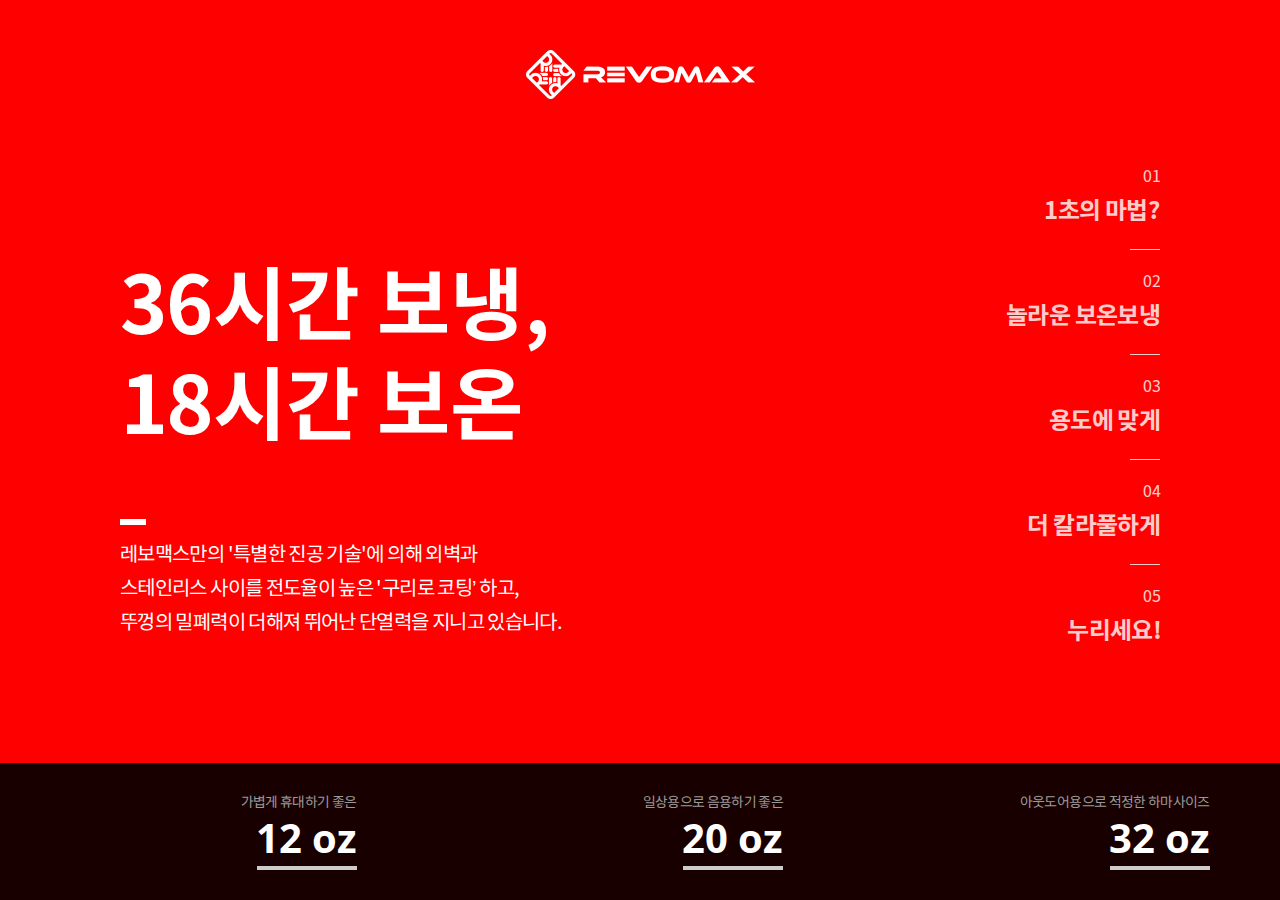
==== index.html @ 6e4d1f40 "init" ====
<!DOCTYPE html>
<html lang="ko">

<head>
	<meta charset="UTF-8">
	<meta name="viewport" content="width=device-width, initial-scale=1.0">
	<meta http-equiv="X-UA-Compatible" content="ie=edge">
	<link rel="stylesheet" href="css/ui.css">
	<script src="js/jquery-1.12.4.min.js"></script>
	<script src="js/common.js"></script>
	<title>REVOMAX</title>
</head>

<body>
	<!--[if lte IE 8]>
	<div class="ie9">
		<div class="inner">
			<p>
				본 사이트는 인터넷 익스플로러9 버전 이상의 최신 브라우저에 최적화되어있습니다. 최신 브라우저로 업데이트해주시길 바랍니다.
			</p>
			<a href="http://windows.microsoft.com/ko-kr/internet-explorer/download-ie/"
				target="_blank" title="새창열림">인터넷 익스플로러 업데이트</a>
		</div>
		<button type="button">안내창 닫기</button>
	</div>
	<![endif]-->
	<div class="wrap">
		<header>
			<h1>
				<a href="#">
					<img src="img/img/img_logo.png" alt="REVOMAX" data-animation="fadeInUp">
				</a>
			</h1>
		</header>
		<div class="content">

			<!-- 컨텐츠 설명 -->
			<div class="txt_box">
				<div class="main_tit" data-animation="fadeInDown">
					36시간 보냉,<br>
					18시간 보온
				</div>
				<div class="sub_txt" data-animation="fadeInUp">
					레보맥스만의 '특별한 진공 기술'에 의해 외벽과<br>
					스테인리스 사이를 전도율이 높은 '구리로 코팅’ 하고,<br>
					뚜껑의 밀폐력이 더해져 뛰어난 단열력을 지니고 있습니다.
				</div>
			</div>
			<!-- //컨텐츠 설명 -->

			<!-- 사이드 메뉴 -->
			<ul class="side_menu">
				<li data-animation="fadeInRight">
					<a href="#">
						<small>01</small>
						<strong>1초의 마법?</strong>
					</a>
				</li>
				<li data-animation="fadeInRight">
					<a href="#">
						<small>02</small>
						<strong>놀라운 보온보냉</strong>
					</a>
				</li>
				<li data-animation="fadeInRight">
					<a href="#">
						<small>03</small>
						<strong>용도에 맞게</strong>
					</a>
				</li>
				<li data-animation="fadeInRight">
					<a href="#">
						<small>04</small>
						<strong>더 칼라풀하게</strong>
					</a>
				</li>
				<li data-animation="fadeInRight">
					<a href="#">
						<small>05</small>
						<strong>누리세요!</strong>
					</a>
				</li>
			</ul>
			<!-- //사이드 메뉴 -->

		</div>

		<!-- 하단 레보맥스 텀블러 타입 -->
		<ul class="revomax_type">
			<li>
				<p class="cmt">가볍게 휴대하기 좋은</p>
				<strong>12 oz</strong>
			</li>
			<li>
				<p class="cmt">일상용으로 음용하기 좋은</p>
				<strong>20 oz</strong>
			</li>
			<li>
				<p class="cmt">아웃도어용으로 적정한 하마사이즈</p>
				<strong>32 oz</strong>
			</li>
		</ul>
		<!-- //하단 레보맥스 텀블러 타입 -->

	</div>
</body>

</html>
---- css/ui.css ----
@charset 'UTF-8';

/*=========================================================
1. 폰트
=========================================================*/

/* 본고딕 */
@font-face {
	font-family: "Noto Sans KR";
	font-weight: normal;
	font-style: normal;
	src: local("※"), 
	url("../fonts/notokr-regular.eot"), 
	url("../fonts/notokr-regular.eot?#iefix") format("embedded-opentype"),
	url("../fonts/notokr-regular.woff2") format("woff2"), 
	url("../fonts/notokr-regular.woff") format("woff");
}

@font-face {
	font-family: "Noto Sans KR";
	font-weight: 500;
	font-style: normal;
	src: local("※"), 
	url("../fonts/notokr-medium.eot"), 
	url("../fonts/notokr-medium.eot?#iefix") format("embedded-opentype"),
	url("../fonts/notokr-medium.woff2") format("woff2"), 
	url("../fonts/notokr-medium.woff") format("woff");
}

@font-face {
	font-family: "Noto Sans KR";
	font-weight: 700;
	font-style: normal;
	src: local("※"), 
	url("../fonts/notokr-bold.eot"), 
	url("../fonts/notokr-bold.eot?#iefix") format("embedded-opentype"),
	url("../fonts/notokr-bold.woff2") format("woff2"), 
	url("../fonts/notokr-bold.woff") format("woff");
}

@font-face {
	font-family: "Noto Sans KR";
	font-weight: 900;
	font-style: normal;
	src: local("※"), 
	url("../fonts/notokr-black.eot"), 
	url("../fonts/notokr-black.eot?#iefix") format("embedded-opentype"),
	url("../fonts/notokr-black.woff2") format("woff2"), 
	url("../fonts/notokr-black.woff") format("woff");
}

/* OpenSans */
@font-face {
	font-family: "Open Sans";
	font-weight: normal;
	font-style: normal;
	src: local("※"), 
	url("../fonts/opensans-regular.eot"), 
	url("../fonts/opensans-regular.eot?#iefix") format("embedded-opentype"),
	url("../fonts/opensans-regular.woff2") format("woff2"), 
	url("../fonts/opensans-regular.woff") format("woff");
}

@font-face {
	font-family: "Open Sans";
	font-weight: 700;
	font-style: normal;
	src: local("※"), 
	url("../fonts/opensans-bold.eot"), 
	url("../fonts/opensans-bold.eot?#iefix") format("embedded-opentype"),
	url("../fonts/opensans-bold.woff2") format("woff2"), 
	url("../fonts/opensans-bold.woff") format("woff");
}

/*=========================================================
2. 리셋
=========================================================*/

html {font-size:1em; letter-spacing:-0.04em;}
html,body {height:100%;}
html,body,div,span,applet,object,iframe,h1,h2,h3,h4,h5,h6,p,blockquote,pre,a,abbr,acronym,address,big,cite,code,del,dfn,em,img,ins,kbd,q,s,samp,small,strike,strong,sub,sup,tt,var,b,u,i,center,dl,dt,dd,ol,ul,li,fieldset,form,label,legend,table,caption,tbody,tfoot,thead,tr,th,td,article,aside,canvas,details,embed,figure,figcaption,footer,header,hgroup,menu,nav,output,ruby,section,summary,time,mark,audio,video,button {box-sizing:border-box; margin:0; padding:0; border:0; font-family:"Noto Sans KR",Dotum,"돋움",Helvetica,"Apple SD Gothic Neo",sans-serif; font-size:100%; vertical-align:baseline;}

input[type="text"],input[type="email"],input[type="number"],input[type="submit"],input[type="reset"],input[type="tel"],input[type="password"],input[type="url"],input[type="search"],input[type="file"],button,textarea {box-sizing:border-box; margin:0; padding:0; border:none; border-radius:0; background:none; font-family:"Noto Sans KR",Dotum,"돋움",Helvetica,"Apple SD Gothic Neo",sans-serif; font-size:100%; letter-spacing:-0.04em; appearance:none;}
body {position:relative; background:#fff; font-size:14px; line-height:1.8; color:#333; word-wrap:break-word; word-break:keep-all; -webkit-text-size-adjust:none; -moz-text-size-adjust:none;}
blockquote,q {quotes:none;}
table {width:100%; background:#fff; table-layout:fixed; border-spacing:0; border-collapse:collapse;}
ul,ol,li {list-style:none;}
a {color:#333; text-decoration:none;}
button::-moz-focus-inner {margin-top:-2px; margin-bottom:-2px; padding:0; border:0;}
input::-moz-focus-inner {margin-top:-2px; margin-bottom:-2px; padding:0; border:0;}
img {max-width:100%; height:auto;}
button {cursor:pointer; background:transparent;}
button span {position:relative;}
textarea {resize:none;}
textarea:focus {outline:none;}
em,address,i {font-style:normal;}
:focus {outline:none;}
:invalid {box-shadow:none;}
:-moz-submit-invalid {box-shadow:none;}
:-moz-ui-invalid {box-shadow:none;}
label {cursor:pointer;}

/* PC, 모바일 제어 */
.pc {display:block !important;}
.mobile {display:none !important;}

@media (max-width:1024px) {
	.pc {display:none !important;}
	.mobile {display:block !important;}
}

/* Hidden */
.hidden {overflow:hidden; clip:rect(0 0 0 0); position:absolute; width:1px; height:1px; margin:-1px; padding:0; border:0;}

/* Placeholder */
::-webkit-input-placeholder {font-weight:400; color:#ccc;}
::-moz-placeholder {font-weight:400; color:#ccc;}
:-ms-input-placeholder {font-weight:400; color:#ccc;}
:-moz-placeholder {font-weight:400; color:#ccc;}

/*=========================================================
3. 공통 레이아웃
=========================================================*/

/* 레이아웃 */
.wrap {background:red; overflow:hidden;}
.content {display:table; position:relative; width:100%; height:100vh; padding:0 120px; color:#fff;}
.content .txt_box {display:table-cell; width:100%; vertical-align:middle;}
.content .txt_box .main_tit {font-size:80px; font-weight:700; line-height:1.25em;}
.content .txt_box .sub_txt {position:relative; margin-top:60px; padding-top:20px; font-size:20px; line-height:1.7em;}
.content .txt_box .sub_txt:before {position:absolute; top:0; left:0; width:26px; height:6px; background:#fff; content:"";}
.content .side_menu {position:absolute; right:120px; top:45%; margin-top:-260px;}
.content .side_menu li {position:relative; padding:20px 0; text-align:right; opacity:0.8; transition:all 0.3s;}
.content .side_menu li:after {position:absolute; right:0; bottom:0; width:30px; height:1px; background:#fff; content:"";}
.content .side_menu li:last-child:after {display:none;}
.content .side_menu li:hover,
.content .side_menu li.on {opacity:1;}
.content .side_menu li a {display:block;}
.content .side_menu li small {display:block; font-size:16px; line-height:1.5em; color:#fff;}
.content .side_menu li strong {display:block; margin-top:5px; font-size:24px; line-height:36px; transition:all 0.3s; color:#fff;}
.content .side_menu li:hover strong,
.content .side_menu li.on strong {font-size:30px;}
.revomax_type {overflow:hidden; position:absolute; bottom:0; left:0; width:100%; background:rgba(0,0,0,0.9);}
.revomax_type li {float:left; width:33.33%; padding:30px 70px 30px 50px; text-align:right;}
.revomax_type li .cmt {font-size:14px; line-height:1.5em; color:#999;}
.revomax_type li strong {display:block; position:relative; padding-bottom:8px; font-family:"Open Sans"; font-size:40px; line-height:1.2em; color:#fff; letter-spacing:0;}
.revomax_type li strong:after {position:absolute; right:0; bottom:0; width:100px; height:4px; background:#ccc; content:"";}

@media (max-width:1024px) {
	
}

@media (max-width:599px) {
	.container {padding:0 15px;}
}

/* TOP 버튼 */
.move_top {visibility:hidden; position:fixed; right:30px; bottom:100px; z-index:7; transition:all 0.3s; opacity:0;}
.move_top.on {visibility:visible; bottom:110px; opacity:1;}
.move_top button {position:relative; width:30px; height:30px; border:1px solid #ca0464; background:#fff; line-height:1; text-align:center; text-indent:-9999px; transition:all 0.3s;}
.move_top button:hover {background:#ca0464;}
.move_top button:before {position:absolute; top:5px; left:50%; width:0; height:0; margin-left:-6px; border-width:6px; border-style:solid; border-color:transparent transparent #ca0464 transparent; background:none; transition:all 0.3s; content:"";}
.move_top button:hover:before {border-bottom-color:#fff;}

@media (max-width:599px) {
	.move_top {right:15px; bottom:50px;}
	.move_top.on {bottom:60px;}
}

/* 하위 브라우저 안내 */
.ie9 {display:table; position:fixed; bottom:0; left:0; z-index:999; width:100%; min-height:100px; padding:5px 60px; background:#000;; font-size:14px; line-height:2em; color:#fff; text-align:center;}
.ie9 .inner {display:table-cell; vertical-align:middle;}
.ie9 .inner a {font-size:16px; font-weight:700; color:#fff;}
.ie9 button {overflow:hidden; position:absolute; top:20px; right:20px; width:30px; height:30px; background:url(../img/sprite/sprite.png); background-position:-10px -160px; text-indent:-9999px;}

/*=========================================================
4. 헤더
=========================================================*/

header {position:fixed; top:0; left:0; z-index:5; width:100%; height:110px; padding-top:50px; text-align:center;}
header img {height:49px;}

@media (max-width:1024px) {

}

@media (max-width:599px) {
	
}

@media (max-width:359px) {

}

/*=========================================================
5. 페이지 스타일
=========================================================*/



/*=========================================================
6. animate
=========================================================*/

/*!
 * animate.css -http://daneden.me/animate
 * Version - 3.7.0
 * Licensed under the MIT license - http://opensource.org/licenses/MIT
 *
 * Copyright (c) 2018 Daniel Eden
 */

@-webkit-keyframes fadeInUp {
	0% {-webkit-transform:translate3d(0, 50px, 0); transform:translate3d(0, 50px, 0); -webkit-transform-origin:50% 50%; transform-origin:50% 50%; opacity:0;}
	100% {-webkit-transform:translate3d(0, 0, 0); transform:translate3d(0, 0, 0); -webkit-transform-origin:50% 50%; transform-origin:50% 50%; opacity:1;}
}

@keyframes fadeInUp {
	0% {-webkit-transform:translate3d(0, 50px, 0); transform:translate3d(0, 50px, 0); -webkit-transform-origin:50% 50%; transform-origin:50% 50%; opacity:0;}
	100% {-webkit-transform:translate3d(0, 0, 0); transform:translate3d(0, 0, 0); -webkit-transform-origin:50% 50%; transform-origin:50% 50%; opacity:1;}
}

@-webkit-keyframes fadeInDown {
	0% {-webkit-transform:translate3d(0, -50px, 0); transform:translate3d(0, -50px, 0); -webkit-transform-origin:50% 50%; transform-origin:50% 50%; opacity:0;}
	100% {-webkit-transform:translate3d(0, 0, 0); transform:translate3d(0, 0, 0); -webkit-transform-origin:50% 50%; transform-origin:50% 50%; opacity:1;}
}

@keyframes fadeInDown {
	0% {-webkit-transform:translate3d(0, -50px, 0); transform:translate3d(0, -50px, 0); -webkit-transform-origin:50% 50%; transform-origin:50% 50%; opacity:0;}
	100% {-webkit-transform:translate3d(0, 0, 0); transform:translate3d(0, 0, 0); -webkit-transform-origin:50% 50%; transform-origin:50% 50%; opacity:1;}
}

@-webkit-keyframes fadeInLeft {
	0% {-webkit-transform:translate3d(-50px, 0, 0); transform:translate3d(-50px, 0, 0); -webkit-transform-origin:50% 50%; transform-origin:50% 50%; opacity:0;}
	100% {-webkit-transform:translate3d(0, 0, 0); transform:translate3d(0, 0, 0); -webkit-transform-origin:50% 50%; transform-origin:50% 50%; opacity:1;}
}

@keyframes fadeInLeft {
	0% {-webkit-transform:translate3d(-50px, 0, 0); transform:translate3d(-50px, 0, 0); -webkit-transform-origin:50% 50%; transform-origin:50% 50%; opacity:0;}
	100% {-webkit-transform:translate3d(0, 0, 0); transform:translate3d(0, 0, 0); -webkit-transform-origin:50% 50%; transform-origin:50% 50%; opacity:1;}
}

@-webkit-keyframes fadeInRight {
	0% {-webkit-transform:translate3d(50px, 0, 0); transform:translate3d(50px, 0, 0); -webkit-transform-origin:50% 50%; transform-origin:50% 50%; opacity:0;}
	100% {-webkit-transform:translate3d(0, 0, 0); transform:translate3d(0, 0, 0); -webkit-transform-origin:50% 50%; transform-origin:50% 50%; opacity:1;}
}

@keyframes fadeInRight {
	0% {-webkit-transform:translate3d(50px, 0, 0); transform:translate3d(50px, 0, 0); -webkit-transform-origin:50% 50%; transform-origin:50% 50%; opacity:0;}
	100% {-webkit-transform:translate3d(0, 0, 0); transform:translate3d(0, 0, 0); -webkit-transform-origin:50% 50%; transform-origin:50% 50%; opacity:1;}
}

.fadeInUp {-webkit-animation-name:fadeInUp; animation-name:fadeInUp;}
.fadeInDown {-webkit-animation-name:fadeInDown; animation-name:fadeInDown;}
.fadeInLeft {-webkit-animation-name:fadeInLeft; animation-name:fadeInLeft;}
.fadeInRight {-webkit-animation-name:fadeInRight; animation-name:fadeInRight;}
.wait-animation {opacity:0; animation-play-state:paused;}
.animated {animation-duration:1s; animation-fill-mode:both; opacity:1 \0/IE8+9 !important;}
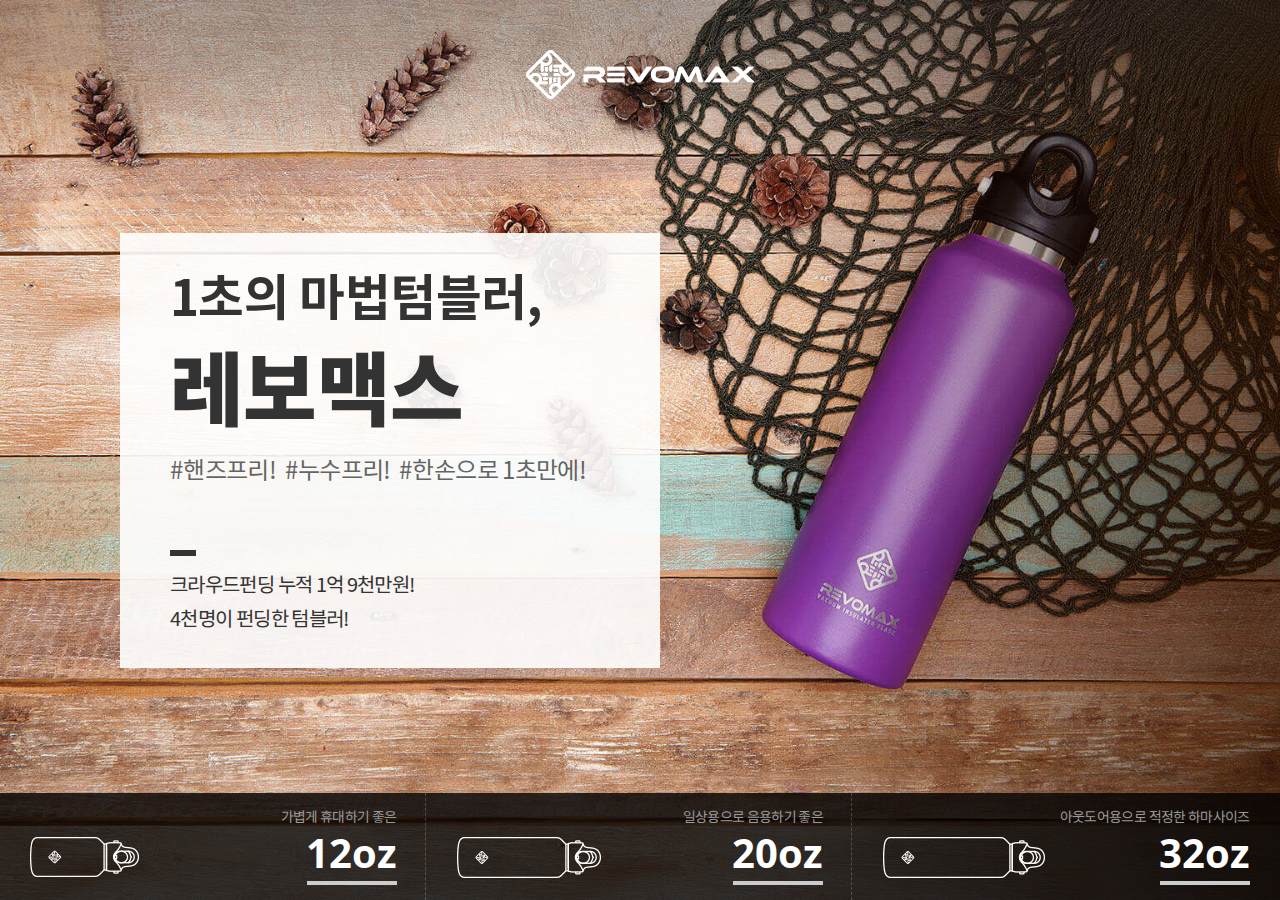
==== commit e5236f9e: "수정안 반영" ====
--- a/index.html
+++ b/index.html
@@ -24,6 +24,7 @@
 		<button type="button">안내창 닫기</button>
 	</div>
 	<![endif]-->
+
 	<div class="wrap">
 		<header>
 			<h1>
@@ -32,72 +33,195 @@
 				</a>
 			</h1>
 		</header>
-		<div class="content">
+
+		<!-- 1초의 마법 -->
+		<div class="content on" style="background-image:url(../img/bg/bg_01.jpg);">
+
+			<!-- 컨텐츠 설명 -->
+			<div class="txt_box white">
+				<div class="txt_wrap">
+					<div class="main_tit">
+						1초의 마법텀블러,<br>
+						<strong>
+							레보맥스
+						</strong>
+					</div>
+					<div class="hashtag">
+						<span>#핸즈프리!</span>
+						<span>#누수프리!</span>
+						<span>#한손으로 1초만에!</span>
+					</div>
+					<div class="sub_txt">
+						크라우드펀딩 누적 1억 9천만원!<br>
+						4천명이 펀딩한 텀블러!
+					</div>
+				</div>
+			</div>
+			<!-- //컨텐츠 설명 -->
+
+		</div>
+		<!-- //1초의 마법 -->
+
+		<!-- 놀라운 보온보냉 -->
+		<div class="content" style="background-image:url(../img/bg/bg_02.jpg);">
 
 			<!-- 컨텐츠 설명 -->
 			<div class="txt_box">
-				<div class="main_tit" data-animation="fadeInDown">
-					36시간 보냉,<br>
-					18시간 보온
-				</div>
-				<div class="sub_txt" data-animation="fadeInUp">
-					레보맥스만의 '특별한 진공 기술'에 의해 외벽과<br>
-					스테인리스 사이를 전도율이 높은 '구리로 코팅’ 하고,<br>
-					뚜껑의 밀폐력이 더해져 뛰어난 단열력을 지니고 있습니다.
-				</div>
-			</div>
-			<!-- //컨텐츠 설명 -->
-
-			<!-- 사이드 메뉴 -->
-			<ul class="side_menu">
-				<li data-animation="fadeInRight">
-					<a href="#">
-						<small>01</small>
-						<strong>1초의 마법?</strong>
-					</a>
-				</li>
-				<li data-animation="fadeInRight">
-					<a href="#">
-						<small>02</small>
-						<strong>놀라운 보온보냉</strong>
-					</a>
-				</li>
-				<li data-animation="fadeInRight">
-					<a href="#">
-						<small>03</small>
-						<strong>용도에 맞게</strong>
-					</a>
-				</li>
-				<li data-animation="fadeInRight">
-					<a href="#">
-						<small>04</small>
-						<strong>더 칼라풀하게</strong>
-					</a>
-				</li>
-				<li data-animation="fadeInRight">
-					<a href="#">
-						<small>05</small>
-						<strong>누리세요!</strong>
-					</a>
-				</li>
-			</ul>
-			<!-- //사이드 메뉴 -->
-
-		</div>
+				<div class="txt_wrap">
+					<div class="main_tit">
+						<strong>
+							36시간 보냉,<br>
+							18시간 보온
+						</strong>
+					</div>
+					<div class="sub_txt">
+						레보맥스만의 '특별한 진공 기술'에 의해 외벽과<br class="pc">
+						스테인리스 사이를 전도율이 높은 '구리로 코팅’ 하고,<br class="pc">
+						뚜껑의 밀폐력이 더해져 뛰어난 단열력을 지니고 있습니다.
+					</div>
+				</div>
+			</div>
+			<!-- //컨텐츠 설명 -->
+
+		</div>
+		<!-- //놀라운 보온보냉 -->
+
+		<!-- 용도에 맞게 -->
+		<div class="content" style="background-image:url(../img/bg/bg_03.jpg);">
+
+			<!-- 컨텐츠 설명 -->
+			<div class="txt_box white">
+				<div class="txt_wrap">
+					<div class="main_tit">
+						용도에 따라,<br>
+						<strong>
+							다른 선택
+						</strong>
+					</div>
+					<div class="hashtag">
+						<span>#가볍게!</span>
+						<span>#일상용!</span>
+						<span>#아웃도어용!</span>
+					</div>
+					<div class="sub_txt">
+						12oz : 가볍게 휴대하기 좋은 타입<br>
+						20oz : 일상용으로 들고 다니기 좋은 사이즈<br>
+						30oz : 아웃도어용으로 적정한 하마사이즈
+					</div>
+				</div>
+			</div>
+			<!-- //컨텐츠 설명 -->
+
+		</div>
+		<!-- //용도에 맞게 -->
+
+		<!-- 더 칼라풀하게 -->
+		<div class="content" style="background-image:url(../img/bg/bg_04.jpg);">
+
+			<!-- 컨텐츠 설명 -->
+			<div class="txt_box">
+				<div class="txt_wrap">
+					<div class="main_tit">
+						나만의 개성대로,<br>
+						<strong>
+							더욱 칼라풀하게!
+						</strong>
+					</div>
+					<div class="hashtag">
+						<span>#컬러선택장애</span>
+						<span>#프리미엄 스테인레스</span>
+						<span>#정식수입</span>
+					</div>
+					<div class="sub_txt">
+						10가지 다양한 칼라, 고급스러운 파우더 도장, <br class="pc">
+						프리미엄 스테인레스, 고리를 걸 수 있는 뚜껑 <br class="pc">
+						정식수입과 정밀검사를 통과한 안정성
+					</div>
+				</div>
+			</div>
+			<!-- //컨텐츠 설명 -->
+
+		</div>
+		<!-- //더 칼라풀하게 -->
+
+		<!-- 누리세요 -->
+		<div class="content" style="background-image:url(../img/bg/bg_05.jpg);">
+
+			<!-- 컨텐츠 설명 -->
+			<div class="txt_box white">
+				<div class="txt_wrap">
+					<div class="main_tit">
+						일상 속에 친숙한,<br>
+						<strong>
+							레보맥스
+						</strong>
+					</div>
+					<div class="sub_txt">
+						남녀노소 누구나 편리하게, <br class="pc">
+						한손으로 사용할 수 있는 레보맥스의 <br class="pc">
+						1초의 편리함을 누려보세요!
+					</div>
+				</div>
+			</div>
+			<!-- //컨텐츠 설명 -->
+
+		</div>
+		<!-- //누리세요 -->
+
+		<!-- 사이드 메뉴 -->
+		<ul class="side_menu">
+			<li data-animation="fadeInRight" data-delay="3" class="on">
+				<a href="#none">
+					<small>01</small>
+					<strong>1초의 마법?</strong>
+				</a>
+			</li>
+			<li data-animation="fadeInRight" data-delay="4">
+				<a href="#none">
+					<small>02</small>
+					<strong>놀라운 보온보냉</strong>
+				</a>
+			</li>
+			<li data-animation="fadeInRight" data-delay="5">
+				<a href="#none">
+					<small>03</small>
+					<strong>용도에 맞게</strong>
+				</a>
+			</li>
+			<li data-animation="fadeInRight" data-delay="6">
+				<a href="#none">
+					<small>04</small>
+					<strong>더 칼라풀하게</strong>
+				</a>
+			</li>
+			<li data-animation="fadeInRight" data-delay="7">
+				<a href="#none">
+					<small>05</small>
+					<strong>누리세요!</strong>
+				</a>
+			</li>
+		</ul>
+		<!-- //사이드 메뉴 -->
 
 		<!-- 하단 레보맥스 텀블러 타입 -->
 		<ul class="revomax_type">
-			<li>
-				<p class="cmt">가볍게 휴대하기 좋은</p>
-				<strong>12 oz</strong>
-			</li>
-			<li>
-				<p class="cmt">일상용으로 음용하기 좋은</p>
-				<strong>20 oz</strong>
-			</li>
-			<li>
-				<p class="cmt">아웃도어용으로 적정한 하마사이즈</p>
-				<strong>32 oz</strong>
+			<li data-animation="fadeInUp" data-delay="10">
+				<a href="https://www.wellbow.co.kr/product-category/revomax/revomax-bottles/revomax-12oz/" title="새창열림" target="_blank">
+					<p class="cmt">가볍게 <br>휴대하기 좋은</p>
+					<strong>12oz</strong>
+				</a>
+			</li>
+			<li data-animation="fadeInUp" data-delay="11">
+				<a href="https://www.wellbow.co.kr/product-category/revomax/revomax-bottles/revomax-20oz/" title="새창열림" target="_blank">
+					<p class="cmt">일상용으로 <br>음용하기 좋은</p>
+					<strong>20oz</strong>
+				</a>
+			</li>
+			<li data-animation="fadeInUp" data-delay="12">
+				<a href="https://www.wellbow.co.kr/product-category/revomax/revomax-bottles/revomax-32oz/" title="새창열림" target="_blank">
+					<p class="cmt">아웃도어용으로 적정한 <br>하마사이즈</p>
+					<strong>32oz</strong>
+				</a>
 			</li>
 		</ul>
 		<!-- //하단 레보맥스 텀블러 타입 -->
--- a/css/ui.css
+++ b/css/ui.css
@@ -123,54 +123,118 @@
 =========================================================*/
 
 /* 레이아웃 */
-.wrap {background:red; overflow:hidden;}
-.content {display:table; position:relative; width:100%; height:100vh; padding:0 120px; color:#fff;}
+.wrap {overflow:hidden; height:100%; min-height:640px; background:#000;}
+/* .wrap:after {display:none\9; position:fixed; top:0; left:0; z-index:0; width:100%; height:100%; content:"";}
+.wrap:after {background:#fff; transition:all 0.3s;}
+.wrap.animated:after {opacity:0;}
+.wrap.fadeout:after {opacity:1; z-index:15;} */
+.content {display:table; visibility:hidden; position:absolute; z-index:1; width:100%; height:100%; padding:0 120px; background-position:center; background-size:cover; color:#fff; transition:all 1s; opacity:0;}
+.content.on {visibility:visible; opacity:1;}
 .content .txt_box {display:table-cell; width:100%; vertical-align:middle;}
-.content .txt_box .main_tit {font-size:80px; font-weight:700; line-height:1.25em;}
+.content .txt_box .txt_wrap {visibility:hidden; width:540px; transition:all 0.3s; opacity:0;}
+.content.on .txt_box .txt_wrap {visibility:visible; opacity:1;}
+.content .txt_box .main_tit {font-size:50px; font-weight:700; line-height:1.5em;}
+.content.on .txt_box .main_tit {animation:1s both fadeInDown; animation-delay:0.3s;}
+.content .txt_box .main_tit strong {display:block; font-size:1.6em; line-height:1.2em; white-space:nowrap;}
+.content .txt_box .hashtag {margin-top:20px; font-size:24px; line-height:1.5em; opacity:0.75;}
+.content.on .txt_box .hashtag {animation:1s both fadeInUp; animation-delay:0.7s;}
+.content .txt_box .hashtag span {display:inline-block; margin-right:5px;}
 .content .txt_box .sub_txt {position:relative; margin-top:60px; padding-top:20px; font-size:20px; line-height:1.7em;}
+.content.on .txt_box .sub_txt {animation:1s both fadeInUp; animation-delay:0.5s;}
 .content .txt_box .sub_txt:before {position:absolute; top:0; left:0; width:26px; height:6px; background:#fff; content:"";}
-.content .side_menu {position:absolute; right:120px; top:45%; margin-top:-260px;}
-.content .side_menu li {position:relative; padding:20px 0; text-align:right; opacity:0.8; transition:all 0.3s;}
-.content .side_menu li:after {position:absolute; right:0; bottom:0; width:30px; height:1px; background:#fff; content:"";}
-.content .side_menu li:last-child:after {display:none;}
-.content .side_menu li:hover,
-.content .side_menu li.on {opacity:1;}
-.content .side_menu li a {display:block;}
-.content .side_menu li small {display:block; font-size:16px; line-height:1.5em; color:#fff;}
-.content .side_menu li strong {display:block; margin-top:5px; font-size:24px; line-height:36px; transition:all 0.3s; color:#fff;}
-.content .side_menu li:hover strong,
-.content .side_menu li.on strong {font-size:30px;}
-.revomax_type {overflow:hidden; position:absolute; bottom:0; left:0; width:100%; background:rgba(0,0,0,0.9);}
-.revomax_type li {float:left; width:33.33%; padding:30px 70px 30px 50px; text-align:right;}
+.content .txt_box.white .txt_wrap {margin-left:80px; background:rgba(255,255,255,0.9); color:#333; padding:30px 50px;}
+.content .txt_box.white .sub_txt:before {background:#333;}
+.side_menu {position:absolute; z-index:1; right:120px; top:45%; margin-top:-260px;}
+.side_menu li {position:relative; padding:20px 0; text-align:right; transition:all 0.3s; opacity:0;}
+.side_menu li a {display:inline-block; position:relative;}
+.side_menu li a:after {position:absolute; right:0; bottom:-20px; width:30px; height:1px; background:#fff; transition:all 0.3s; opacity:0.7; content:"";}
+.side_menu li.on a:after,
+.side_menu li a:hover:after {width:100% !important;}
+.side_menu li small {display:block; font-size:16px; line-height:1.5em; color:#fff; transition:all 0.3s; opacity:0.7;}
+.side_menu li strong {display:block; margin-top:5px; font-size:24px; line-height:36px; color:#fff; transition:all 0.3s; opacity:0.7;}
+.side_menu li:hover:after,
+.side_menu li:hover small,
+.side_menu li.on small {opacity:1;}
+.side_menu li:hover strong,
+.side_menu li.on strong {font-size:28px; opacity:1;}
+.revomax_type {overflow:hidden; position:absolute; bottom:0; left:0; z-index:1; width:100%; background:rgba(0,0,0,0.8);}
+.revomax_type li {float:left; position:relative; z-index:1; width:33.33%; text-align:right;}
+.revomax_type li a {display:block; padding:30px; padding-right:70px; transition:all 0.3s;}
+.revomax_type li a:hover {background:rgba(0,0,0,0.5);}
+.revomax_type li:before {position:absolute; top:50%; left:50px; margin-top:-20px; background:url(../img/sprite/sprite.png); background-position-x:-10px; transition:all 0.3s; content:"";}
+.revomax_type li:after {position:absolute; top:0; right:0; width:1px; height:100%; border-left:1px dashed #fff; opacity:0.2; content:"";}
+.revomax_type li:hover:before {margin-left:10px;}
+.revomax_type li:nth-child(1):before {left:100px; width:109px; height:40px; background-position-y:-10px;}
+.revomax_type li:nth-child(2):before {width:144px; height:41px; background-position-y:-60px;}
+.revomax_type li:nth-child(3):before {width:162px; height:41px; background-position-y:-110px;}
+.revomax_type li:last-child:after {display:none;}
 .revomax_type li .cmt {font-size:14px; line-height:1.5em; color:#999;}
+.revomax_type li .cmt br {display:none;}
 .revomax_type li strong {display:block; position:relative; padding-bottom:8px; font-family:"Open Sans"; font-size:40px; line-height:1.2em; color:#fff; letter-spacing:0;}
-.revomax_type li strong:after {position:absolute; right:0; bottom:0; width:100px; height:4px; background:#ccc; content:"";}
+.revomax_type li strong:after {position:absolute; right:0; bottom:0; width:90px; height:4px; background:#ccc; content:"";}
+
+@media (max-width:1366px) {
+	.content .txt_box.white .txt_wrap {margin:0;}
+	.revomax_type li a {padding:15px 30px;}
+	.revomax_type li:before {left:30px !important; margin-top:-10px;}
+}
 
 @media (max-width:1024px) {
-	
+	.content {padding:0 30px;}
+	.content .txt_box.white .txt_wrap {width:480px; margin-left:-30px; padding:15px 30px;}
+	.content .txt_box .main_tit {font-size:36px;}
+	.content .txt_box .hashtag {margin-top:15px; font-size:18px;}
+	.content .txt_box .sub_txt {margin-top:30px; font-size:18px;}
+	.side_menu {right:30px; margin-top:-215px;}
+	.side_menu li {padding:15px 0;}
+	.side_menu li small {font-size:14px;}
+	.side_menu li strong {font-size:18px; line-height:30px;}
+	.side_menu li:hover strong,
+	.side_menu li.on strong {font-size:24px;}
+	.revomax_type li:before {transform:scale(0.5); transform-origin:left center;}
+	.revomax_type li .cmt {font-size:12px; white-space:nowrap;}
+	.revomax_type li strong {font-size:24px;}
+	.revomax_type li strong:after {width:55px; height:3px;}
 }
 
 @media (max-width:599px) {
-	.container {padding:0 15px;}
-}
-
-/* TOP 버튼 */
-.move_top {visibility:hidden; position:fixed; right:30px; bottom:100px; z-index:7; transition:all 0.3s; opacity:0;}
-.move_top.on {visibility:visible; bottom:110px; opacity:1;}
-.move_top button {position:relative; width:30px; height:30px; border:1px solid #ca0464; background:#fff; line-height:1; text-align:center; text-indent:-9999px; transition:all 0.3s;}
-.move_top button:hover {background:#ca0464;}
-.move_top button:before {position:absolute; top:5px; left:50%; width:0; height:0; margin-left:-6px; border-width:6px; border-style:solid; border-color:transparent transparent #ca0464 transparent; background:none; transition:all 0.3s; content:"";}
-.move_top button:hover:before {border-bottom-color:#fff;}
-
-@media (max-width:599px) {
-	.move_top {right:15px; bottom:50px;}
-	.move_top.on {bottom:60px;}
+	.wrap {min-height:0;}
+	.content {padding:0 15px;}
+	.content .txt_box {vertical-align:top; padding-top:80px;}
+	.content .txt_box .txt_wrap {width:calc(100% - 80px);}
+	.content .txt_box.white .txt_wrap {width:calc(100% - 65px); margin-left:-15px; padding:15px;}
+	.content .txt_box .main_tit {font-size:22px;}
+	.content .txt_box .hashtag {font-size:14px;}
+	.content .txt_box .sub_txt {margin-top:15px; font-size:12px;}
+	.content .txt_box .sub_txt:before {height:3px;}
+	.side_menu {top:30px; right:15px; margin:0;}
+	.side_menu li {padding:5px 0;}
+	.side_menu li a:after {bottom:-5px;}
+	.side_menu li small {font-size:10px;}
+	.side_menu li strong {margin:0; font-size:12px; line-height:1.5em;}
+	.side_menu li:hover strong,
+	.side_menu li.on strong {font-size:14px;}
+	.revomax_type li {float:none; width:100%;}
+	.revomax_type li:before {left:15px !important; margin-top:-21px;}
+	.revomax_type li:after {top:auto; bottom:0; width:100%; height:1px; border:0; border-bottom:1px dashed #fff;}
+	.revomax_type li a {padding:5px 15px;}
+	.revomax_type li .cmt {display:inline-block; margin-right:15px; vertical-align:middle;}
+	.revomax_type li .cmt br {display:block;}
+	.revomax_type li strong {display:inline-block; margin-top:-7px; padding-bottom:5px; font-size:18px; vertical-align:middle;}
+	.revomax_type li strong:after {width:40px; height:2px;}
+}
+
+@media (max-width:320px) {
+	.content .txt_box.white .txt_wrap {padding:5px 15px;}
+	.content .txt_box .main_tit {font-size:18px;}
+	.content .txt_box .hashtag, 
+	.content .txt_box .sub_txt {font-size:10px;}
 }
 
 /* 하위 브라우저 안내 */
-.ie9 {display:table; position:fixed; bottom:0; left:0; z-index:999; width:100%; min-height:100px; padding:5px 60px; background:#000;; font-size:14px; line-height:2em; color:#fff; text-align:center;}
+.ie9 {display:table; position:fixed; bottom:0; left:0; z-index:999; width:100%; min-height:100px; padding:5px 60px; background:#fff;; font-size:14px; line-height:2em; color:#333; text-align:center;}
 .ie9 .inner {display:table-cell; vertical-align:middle;}
-.ie9 .inner a {font-size:16px; font-weight:700; color:#fff;}
+.ie9 .inner a {font-size:16px; font-weight:700; color:#333;}
 .ie9 button {overflow:hidden; position:absolute; top:20px; right:20px; width:30px; height:30px; background:url(../img/sprite/sprite.png); background-position:-10px -160px; text-indent:-9999px;}
 
 /*=========================================================
@@ -181,11 +245,12 @@
 header img {height:49px;}
 
 @media (max-width:1024px) {
-
+	header {height:80px; padding-top:30px;}
 }
 
 @media (max-width:599px) {
-	
+	header {height:40px; padding-top:10px;}
+	header img {height:24px;}
 }
 
 @media (max-width:359px) {
@@ -255,4 +320,8 @@
 .fadeInLeft {-webkit-animation-name:fadeInLeft; animation-name:fadeInLeft;}
 .fadeInRight {-webkit-animation-name:fadeInRight; animation-name:fadeInRight;}
 .wait-animation {opacity:0; animation-play-state:paused;}
-.animated {animation-duration:1s; animation-fill-mode:both; opacity:1 \0/IE8+9 !important;}+.animated {animation-duration:1s; animation-fill-mode:both;}
+
+@media (min-width:0\0){
+	.animated {opacity:1 !important;}
+}